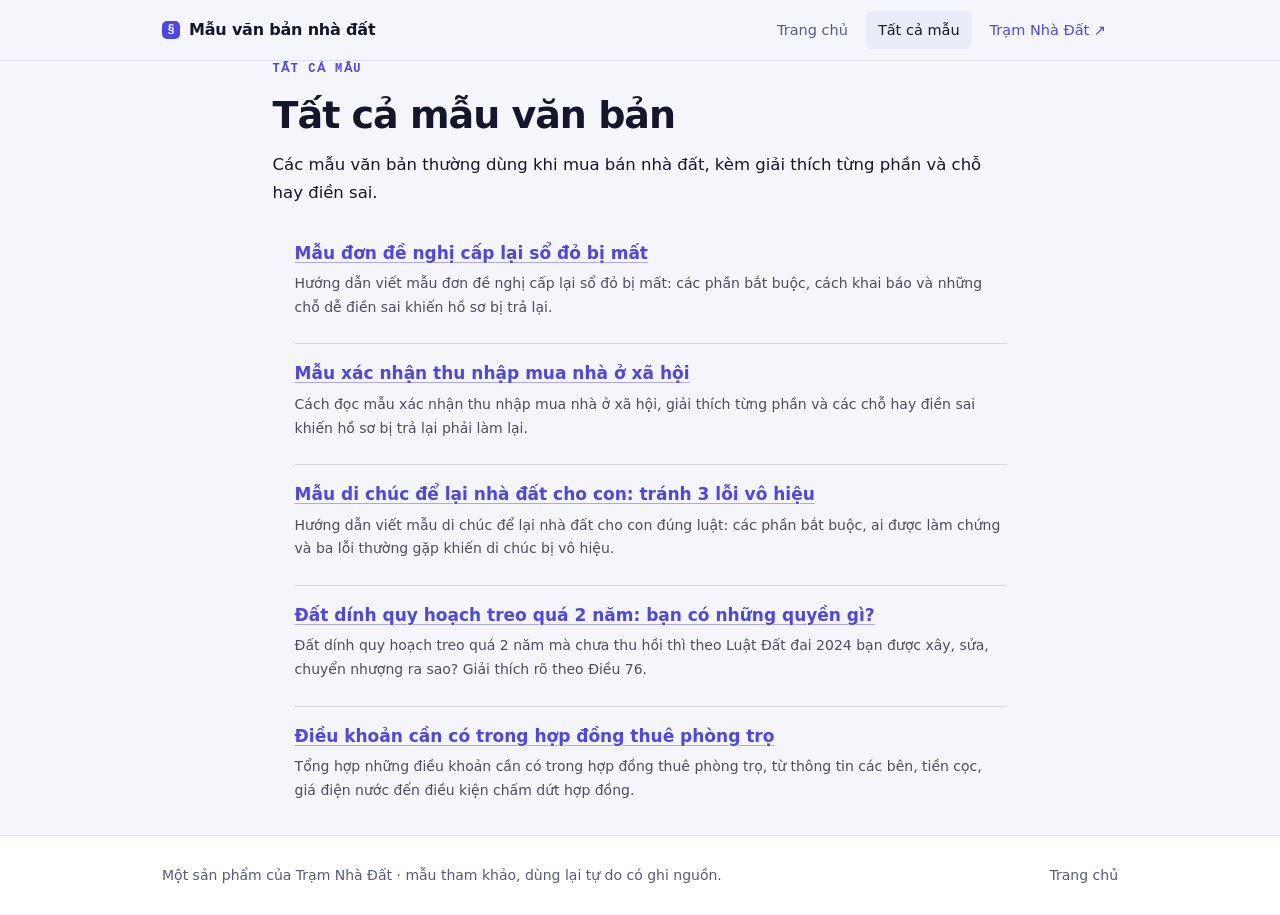
==== public/mau/index.html @ 2a46e518 "content: cập nhật 2026-08-20" ====
<!doctype html>
<html lang="vi">
<head>
<meta charset="utf-8" />
<meta name="viewport" content="width=device-width, initial-scale=1" />
<title>Tất cả mẫu văn bản - Mẫu văn bản nhà đất</title>
<meta name="description" content="Các mẫu văn bản thường dùng khi mua bán nhà đất, kèm giải thích từng phần và chỗ hay điền sai." />
<link rel="canonical" href="https://maunhadat.onrender.com/mau/" />
<meta name="robots" content="index, follow, max-image-preview:large" />
<link rel="icon" href="../favicon.svg" type="image/svg+xml" />
<meta property="og:type" content="website" />
<meta property="og:site_name" content="Mẫu văn bản nhà đất" />
<meta property="og:locale" content="vi_VN" />
<meta property="og:title" content="Tất cả mẫu văn bản" />
<meta property="og:url" content="https://maunhadat.onrender.com/mau/" />
<meta property="og:image" content="https://maunhadat.onrender.com/og.png" />
<meta name="twitter:card" content="summary_large_image" />
<meta name="twitter:image" content="https://maunhadat.onrender.com/og.png" />
<link rel="stylesheet" href="../assets/style.css" />
<style>
  .post-list{list-style:none;padding:0;margin:20px 0 0}
  .post-list li{padding:16px 0;border-top:1px solid rgba(0,0,0,.12)}
  .post-list li:first-child{border-top:none}
  .post-list a{font-size:17px;font-weight:600;line-height:1.35}
  .post-list p{margin:5px 0 0;opacity:.75;font-size:14px}
</style>
</head>
<body>
<header class="nav"><div class="wrap"><div class="row">
  <a class="brand" href="../"><span class="dot">§</span>Mẫu văn bản nhà đất</a>
  <nav>
    <a href="../">Trang chủ</a>
    <a href="./" aria-current="page">Tất cả mẫu</a>
    <a class="ext" href="https://tramnhadat.com/" target="_blank" rel="noopener">Trạm Nhà Đất ↗</a>
  </nav>
</div></div></header>

<main class="wrap"><article class="article">
  <p class="cat">Tất cả mẫu</p>
  <h1>Tất cả mẫu văn bản</h1>
  <p>Các mẫu văn bản thường dùng khi mua bán nhà đất, kèm giải thích từng phần và chỗ hay điền sai.</p>
  <ul class="post-list">
    <li><a href="mau-don-de-nghi-cap-lai-so-do-bi-mat/">Mẫu đơn đề nghị cấp lại sổ đỏ bị mất</a><p>Hướng dẫn viết mẫu đơn đề nghị cấp lại sổ đỏ bị mất: các phần bắt buộc, cách khai báo và những chỗ dễ điền sai khiến hồ sơ bị trả lại.</p></li>
    <li><a href="mau-xac-nhan-thu-nhap-mua-nha-o-xa-hoi/">Mẫu xác nhận thu nhập mua nhà ở xã hội</a><p>Cách đọc mẫu xác nhận thu nhập mua nhà ở xã hội, giải thích từng phần và các chỗ hay điền sai khiến hồ sơ bị trả lại phải làm lại.</p></li>
    <li><a href="mau-di-chuc-de-lai-nha-dat-cho-con-tranh-3-loi-vo-hieu/">Mẫu di chúc để lại nhà đất cho con: tránh 3 lỗi vô hiệu</a><p>Hướng dẫn viết mẫu di chúc để lại nhà đất cho con đúng luật: các phần bắt buộc, ai được làm chứng và ba lỗi thường gặp khiến di chúc bị vô hiệu.</p></li>
    <li><a href="dat-dinh-quy-hoach-treo-qua-2-nam-ban-co-nhung-quyen-gi/">Đất dính quy hoạch treo quá 2 năm: bạn có những quyền gì?</a><p>Đất dính quy hoạch treo quá 2 năm mà chưa thu hồi thì theo Luật Đất đai 2024 bạn được xây, sửa, chuyển nhượng ra sao? Giải thích rõ theo Điều 76.</p></li>
    <li><a href="dieu-khoan-can-co-trong-hop-dong-thue-phong-tro/">Điều khoản cần có trong hợp đồng thuê phòng trọ</a><p>Tổng hợp những điều khoản cần có trong hợp đồng thuê phòng trọ, từ thông tin các bên, tiền cọc, giá điện nước đến điều kiện chấm dứt hợp đồng.</p></li>
  </ul>
</article></main>

<footer><div class="wrap">
  <span>Một sản phẩm của <a href="https://tramnhadat.com/" target="_blank" rel="noopener">Trạm Nhà Đất</a> · mẫu tham khảo, dùng lại tự do có ghi nguồn.</span>
  <a href="../">Trang chủ</a>
</div></footer>
</body>
</html>
---- public/assets/style.css ----
/* Mẫu văn bản & biểu mẫu nhà đất - hệ thiết kế riêng. Palette Chàm (indigo) + xám lạnh, CHỈ LIGHT.
   Font system sans + mono. Bo góc 8px. Không em-dash ở chuỗi hiển thị. Khác 10 nút còn lại. */
:root{
  --bg:#f5f6fb; --surface:#ffffff; --panel:#eaecf7; --line:#dde0f0;
  --ink:#14162b; --muted:#565b7e; --faint:#878cae;
  --accent:#4f46e5; --accent-2:#3f37c9; --accent-soft:rgba(79,70,229,.10);
  --ok:#2e7d46; --hero:#ecedfb; --hero-muted:#5a5f88;
  --r:8px; --maxw:1000px; --read:70ch;
  --sans:system-ui,-apple-system,'Segoe UI',Roboto,Arial,sans-serif;
  --mono:ui-monospace,'Cascadia Code','Segoe UI Mono',Consolas,monospace;
  --shadow:0 1px 2px rgba(20,22,43,.05),0 14px 34px -24px rgba(30,25,120,.28);
}
*{box-sizing:border-box}
html{scroll-behavior:smooth;-webkit-text-size-adjust:100%}
body{margin:0;background:var(--bg);color:var(--ink);font:16.5px/1.68 var(--sans);-webkit-font-smoothing:antialiased}
a{color:var(--accent);text-decoration:none;transition:color .15s}
a:hover{color:var(--accent-2)}
.wrap{max-width:var(--maxw);margin:0 auto;padding:0 22px}
.mono{font-family:var(--mono)}

.nav{position:sticky;top:0;z-index:20;background:color-mix(in srgb,var(--bg) 86%,transparent);
  backdrop-filter:blur(10px);border-bottom:1px solid var(--line)}
.nav .row{display:flex;align-items:center;gap:20px;height:60px}
.brand{font-weight:700;letter-spacing:-.2px;color:var(--ink);font-size:16px;display:flex;align-items:center;gap:9px}
.brand .dot{width:18px;height:18px;border-radius:5px;background:var(--accent);display:grid;place-items:center;color:#fff;font:800 12px/1 var(--mono)}
.nav nav{margin-left:auto;display:flex;gap:6px}
.nav nav a{color:var(--muted);font-size:14.5px;font-weight:500;padding:7px 12px;border-radius:6px}
.nav nav a:hover,.nav nav a[aria-current="page"]{color:var(--ink);background:var(--panel)}
.nav nav a.ext{color:var(--accent)}.nav nav a.ext:hover{background:var(--accent-soft)}

@media (prefers-reduced-motion:no-preference){.rise{opacity:0;transform:translateY(14px);animation:rise .55s cubic-bezier(.16,1,.3,1) forwards}@keyframes rise{to{opacity:1;transform:none}}}

.hero{background:var(--hero);color:var(--ink);border-bottom:3px solid var(--accent)}
.hero .wrap{padding:56px 22px 48px}
.kick{display:inline-flex;align-items:center;gap:10px;font:600 12px/1 var(--sans);letter-spacing:2px;text-transform:uppercase;color:var(--accent);margin:0 0 18px}
.kick::before{content:"";width:24px;height:2px;background:var(--accent)}
.hero h1{margin:0 0 14px;font-weight:700;font-size:clamp(29px,5vw,44px);line-height:1.13;letter-spacing:-1px;max-width:19ch}
.hero p{margin:0;color:var(--hero-muted);font-size:18px;max-width:60ch}

main{padding:46px 0 34px}
section{margin-bottom:44px}
h2{font-weight:700;font-size:23px;letter-spacing:-.4px;margin:0 0 8px}
.lead{color:var(--muted);margin:0 0 22px;max-width:64ch}
.rule{height:1px;background:var(--line);border:0;margin:0 0 22px}

/* Thẻ mẫu văn bản */
.cards{display:grid;grid-template-columns:1fr 1fr;gap:16px}
@media (max-width:660px){.cards{grid-template-columns:1fr}}
.card{background:var(--surface);border:1px solid var(--line);border-radius:var(--r);padding:22px;box-shadow:var(--shadow);
  display:flex;flex-direction:column;transition:transform .16s,border-color .16s}
.card:hover{transform:translateY(-2px);border-color:var(--accent)}
.card .tag{align-self:flex-start;font:600 11px var(--mono);letter-spacing:1px;text-transform:uppercase;color:var(--accent);
  background:var(--accent-soft);padding:3px 9px;border-radius:20px;margin-bottom:12px}
.card h3{margin:0 0 6px;font-size:18px;font-weight:700;letter-spacing:-.3px}
.card p{margin:0 0 14px;color:var(--muted);font-size:14.5px;flex:1 0 auto}
.card .go{font:600 14px var(--sans);color:var(--accent)}

.article{max-width:var(--read);margin:0 auto}
.article .cat{font:600 12px var(--mono);letter-spacing:1.5px;text-transform:uppercase;color:var(--accent)}
.article h1{font-weight:700;font-size:clamp(27px,4.5vw,38px);line-height:1.16;letter-spacing:-1px;margin:12px 0 14px}
.article .byline{color:var(--faint);font:500 13.5px var(--mono);padding-bottom:20px;border-bottom:1px solid var(--line);margin-bottom:28px}
.article h2{font-size:21px;margin:30px 0 12px}
.article p{margin:0 0 17px}
.article ul{margin:0 0 17px;padding-left:22px}
.article li{margin:0 0 8px}
.article a{text-decoration:underline;text-underline-offset:3px;text-decoration-thickness:1px;text-decoration-color:color-mix(in srgb,var(--accent) 45%,transparent)}
.article a:hover{text-decoration-color:var(--accent)}
.note{background:var(--panel);border-left:4px solid var(--accent);border-radius:0 var(--r) var(--r) 0;padding:16px 20px;font-size:14.5px}
.note strong{color:var(--accent-2)}
.disclaim{margin-top:34px;padding-top:20px;border-top:1px solid var(--line);color:var(--faint);font-size:13.5px}

footer{border-top:1px solid var(--line);background:var(--surface)}
footer .wrap{padding:28px 22px;color:var(--muted);font-size:14px;display:flex;gap:16px;flex-wrap:wrap;justify-content:space-between}
footer a{color:var(--muted)}footer a:hover{color:var(--accent)}
@media (max-width:660px){.hero .wrap{padding:40px 22px 34px}}
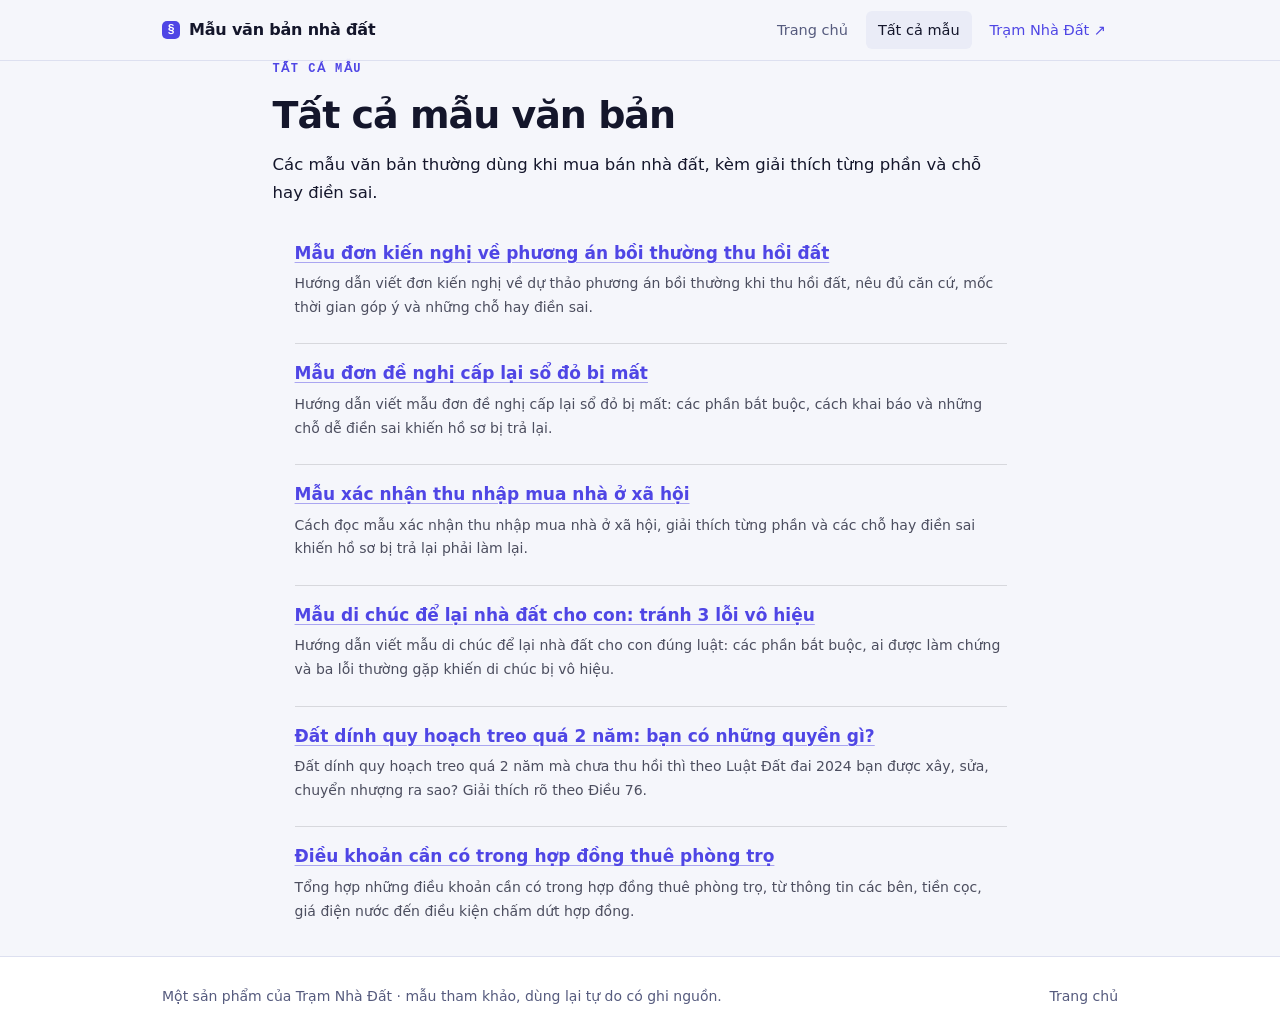
==== commit 953a1a31: "content: cập nhật 2026-08-24" ====
--- a/public/mau/index.html
+++ b/public/mau/index.html
@@ -40,6 +40,7 @@
   <h1>Tất cả mẫu văn bản</h1>
   <p>Các mẫu văn bản thường dùng khi mua bán nhà đất, kèm giải thích từng phần và chỗ hay điền sai.</p>
   <ul class="post-list">
+    <li><a href="mau-don-kien-nghi-ve-phuong-an-boi-thuong-thu-hoi-dat/">Mẫu đơn kiến nghị về phương án bồi thường thu hồi đất</a><p>Hướng dẫn viết đơn kiến nghị về dự thảo phương án bồi thường khi thu hồi đất, nêu đủ căn cứ, mốc thời gian góp ý và những chỗ hay điền sai.</p></li>
     <li><a href="mau-don-de-nghi-cap-lai-so-do-bi-mat/">Mẫu đơn đề nghị cấp lại sổ đỏ bị mất</a><p>Hướng dẫn viết mẫu đơn đề nghị cấp lại sổ đỏ bị mất: các phần bắt buộc, cách khai báo và những chỗ dễ điền sai khiến hồ sơ bị trả lại.</p></li>
     <li><a href="mau-xac-nhan-thu-nhap-mua-nha-o-xa-hoi/">Mẫu xác nhận thu nhập mua nhà ở xã hội</a><p>Cách đọc mẫu xác nhận thu nhập mua nhà ở xã hội, giải thích từng phần và các chỗ hay điền sai khiến hồ sơ bị trả lại phải làm lại.</p></li>
     <li><a href="mau-di-chuc-de-lai-nha-dat-cho-con-tranh-3-loi-vo-hieu/">Mẫu di chúc để lại nhà đất cho con: tránh 3 lỗi vô hiệu</a><p>Hướng dẫn viết mẫu di chúc để lại nhà đất cho con đúng luật: các phần bắt buộc, ai được làm chứng và ba lỗi thường gặp khiến di chúc bị vô hiệu.</p></li>
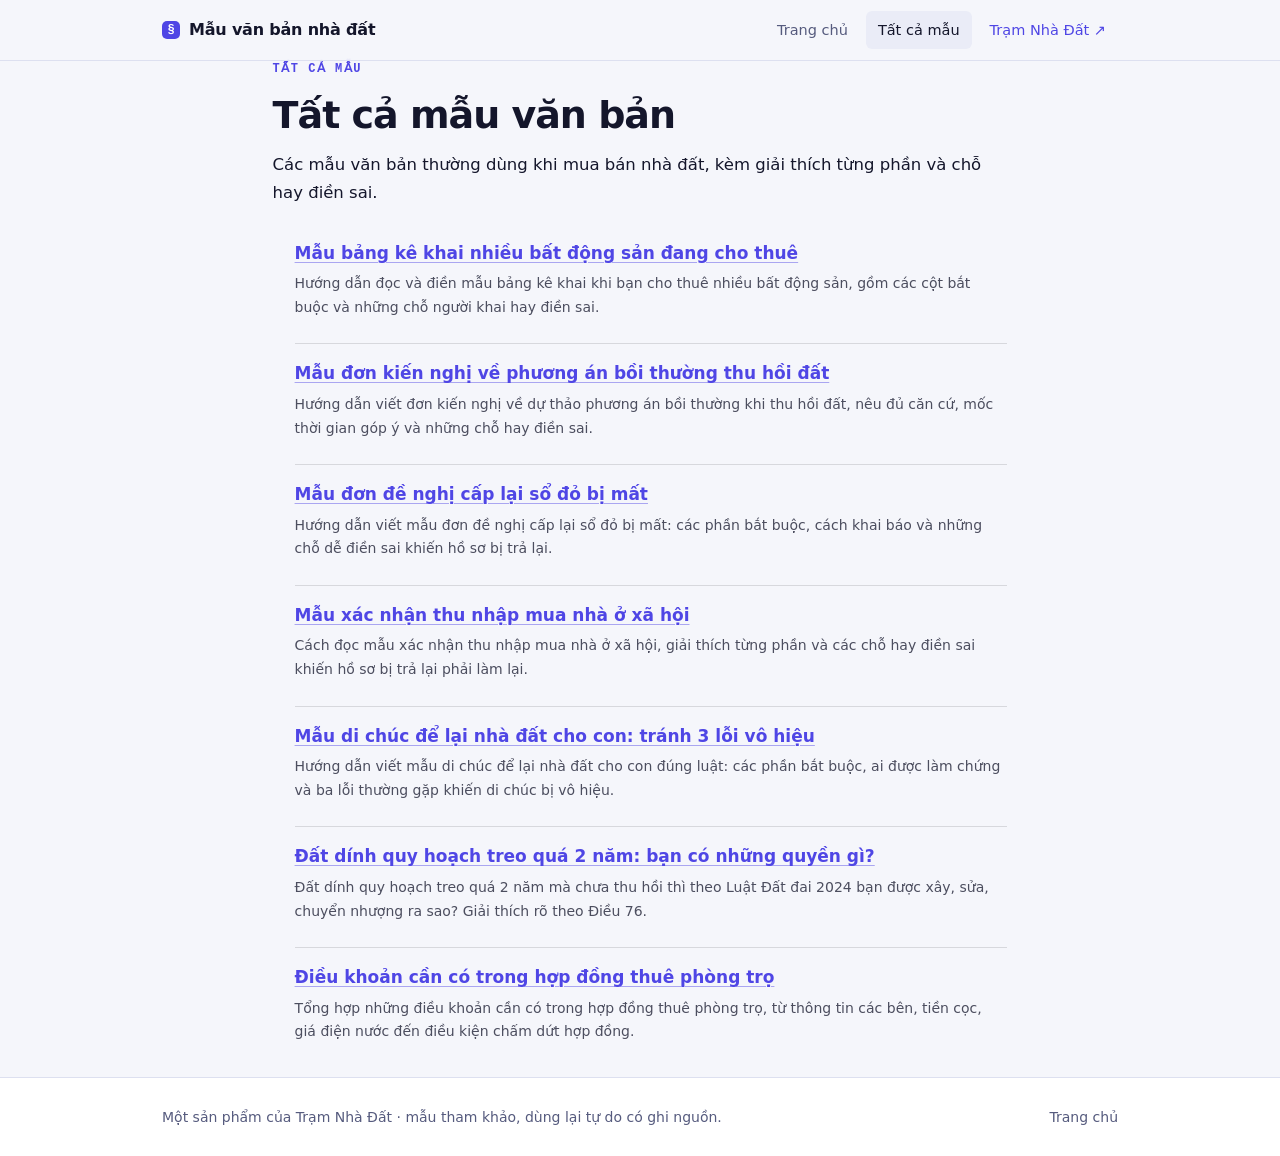
==== commit c68852ea: "content: cập nhật 2026-08-24" ====
--- a/public/mau/index.html
+++ b/public/mau/index.html
@@ -40,6 +40,7 @@
   <h1>Tất cả mẫu văn bản</h1>
   <p>Các mẫu văn bản thường dùng khi mua bán nhà đất, kèm giải thích từng phần và chỗ hay điền sai.</p>
   <ul class="post-list">
+    <li><a href="mau-bang-ke-khai-nhieu-bat-dong-san-dang-cho-thue/">Mẫu bảng kê khai nhiều bất động sản đang cho thuê</a><p>Hướng dẫn đọc và điền mẫu bảng kê khai khi bạn cho thuê nhiều bất động sản, gồm các cột bắt buộc và những chỗ người khai hay điền sai.</p></li>
     <li><a href="mau-don-kien-nghi-ve-phuong-an-boi-thuong-thu-hoi-dat/">Mẫu đơn kiến nghị về phương án bồi thường thu hồi đất</a><p>Hướng dẫn viết đơn kiến nghị về dự thảo phương án bồi thường khi thu hồi đất, nêu đủ căn cứ, mốc thời gian góp ý và những chỗ hay điền sai.</p></li>
     <li><a href="mau-don-de-nghi-cap-lai-so-do-bi-mat/">Mẫu đơn đề nghị cấp lại sổ đỏ bị mất</a><p>Hướng dẫn viết mẫu đơn đề nghị cấp lại sổ đỏ bị mất: các phần bắt buộc, cách khai báo và những chỗ dễ điền sai khiến hồ sơ bị trả lại.</p></li>
     <li><a href="mau-xac-nhan-thu-nhap-mua-nha-o-xa-hoi/">Mẫu xác nhận thu nhập mua nhà ở xã hội</a><p>Cách đọc mẫu xác nhận thu nhập mua nhà ở xã hội, giải thích từng phần và các chỗ hay điền sai khiến hồ sơ bị trả lại phải làm lại.</p></li>
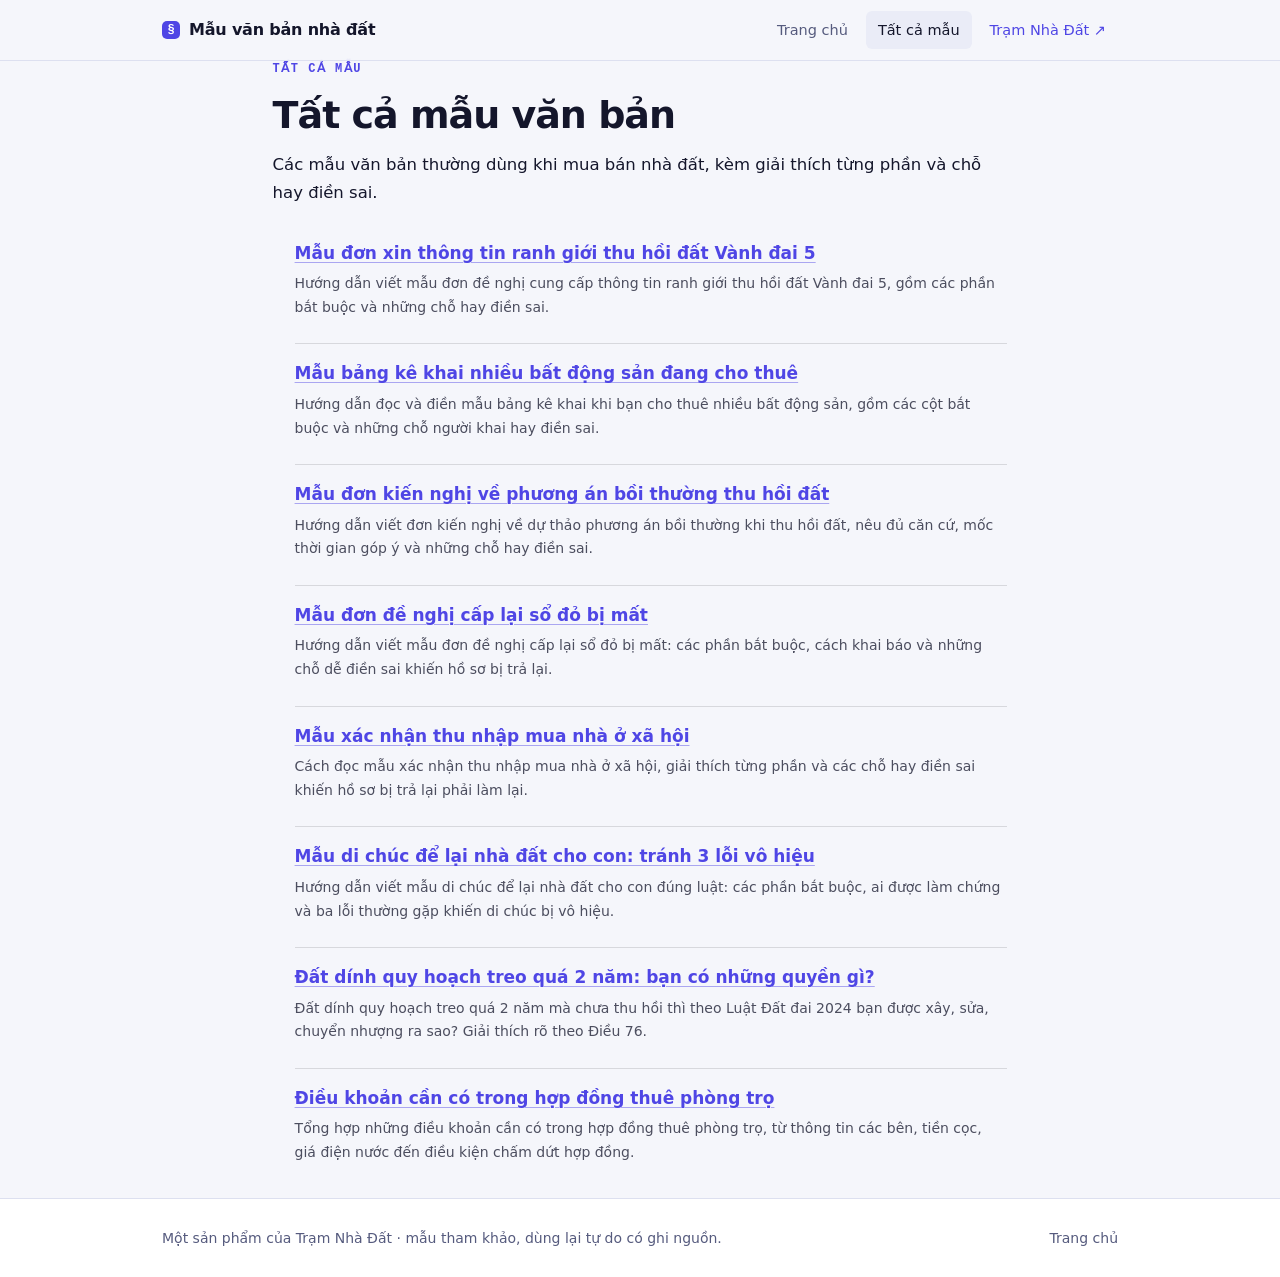
==== commit c5511f1c: "content: cập nhật 2026-08-24" ====
--- a/public/mau/index.html
+++ b/public/mau/index.html
@@ -40,6 +40,7 @@
   <h1>Tất cả mẫu văn bản</h1>
   <p>Các mẫu văn bản thường dùng khi mua bán nhà đất, kèm giải thích từng phần và chỗ hay điền sai.</p>
   <ul class="post-list">
+    <li><a href="mau-don-xin-thong-tin-ranh-gioi-thu-hoi-dat-vanh-dai-5/">Mẫu đơn xin thông tin ranh giới thu hồi đất Vành đai 5</a><p>Hướng dẫn viết mẫu đơn đề nghị cung cấp thông tin ranh giới thu hồi đất Vành đai 5, gồm các phần bắt buộc và những chỗ hay điền sai.</p></li>
     <li><a href="mau-bang-ke-khai-nhieu-bat-dong-san-dang-cho-thue/">Mẫu bảng kê khai nhiều bất động sản đang cho thuê</a><p>Hướng dẫn đọc và điền mẫu bảng kê khai khi bạn cho thuê nhiều bất động sản, gồm các cột bắt buộc và những chỗ người khai hay điền sai.</p></li>
     <li><a href="mau-don-kien-nghi-ve-phuong-an-boi-thuong-thu-hoi-dat/">Mẫu đơn kiến nghị về phương án bồi thường thu hồi đất</a><p>Hướng dẫn viết đơn kiến nghị về dự thảo phương án bồi thường khi thu hồi đất, nêu đủ căn cứ, mốc thời gian góp ý và những chỗ hay điền sai.</p></li>
     <li><a href="mau-don-de-nghi-cap-lai-so-do-bi-mat/">Mẫu đơn đề nghị cấp lại sổ đỏ bị mất</a><p>Hướng dẫn viết mẫu đơn đề nghị cấp lại sổ đỏ bị mất: các phần bắt buộc, cách khai báo và những chỗ dễ điền sai khiến hồ sơ bị trả lại.</p></li>
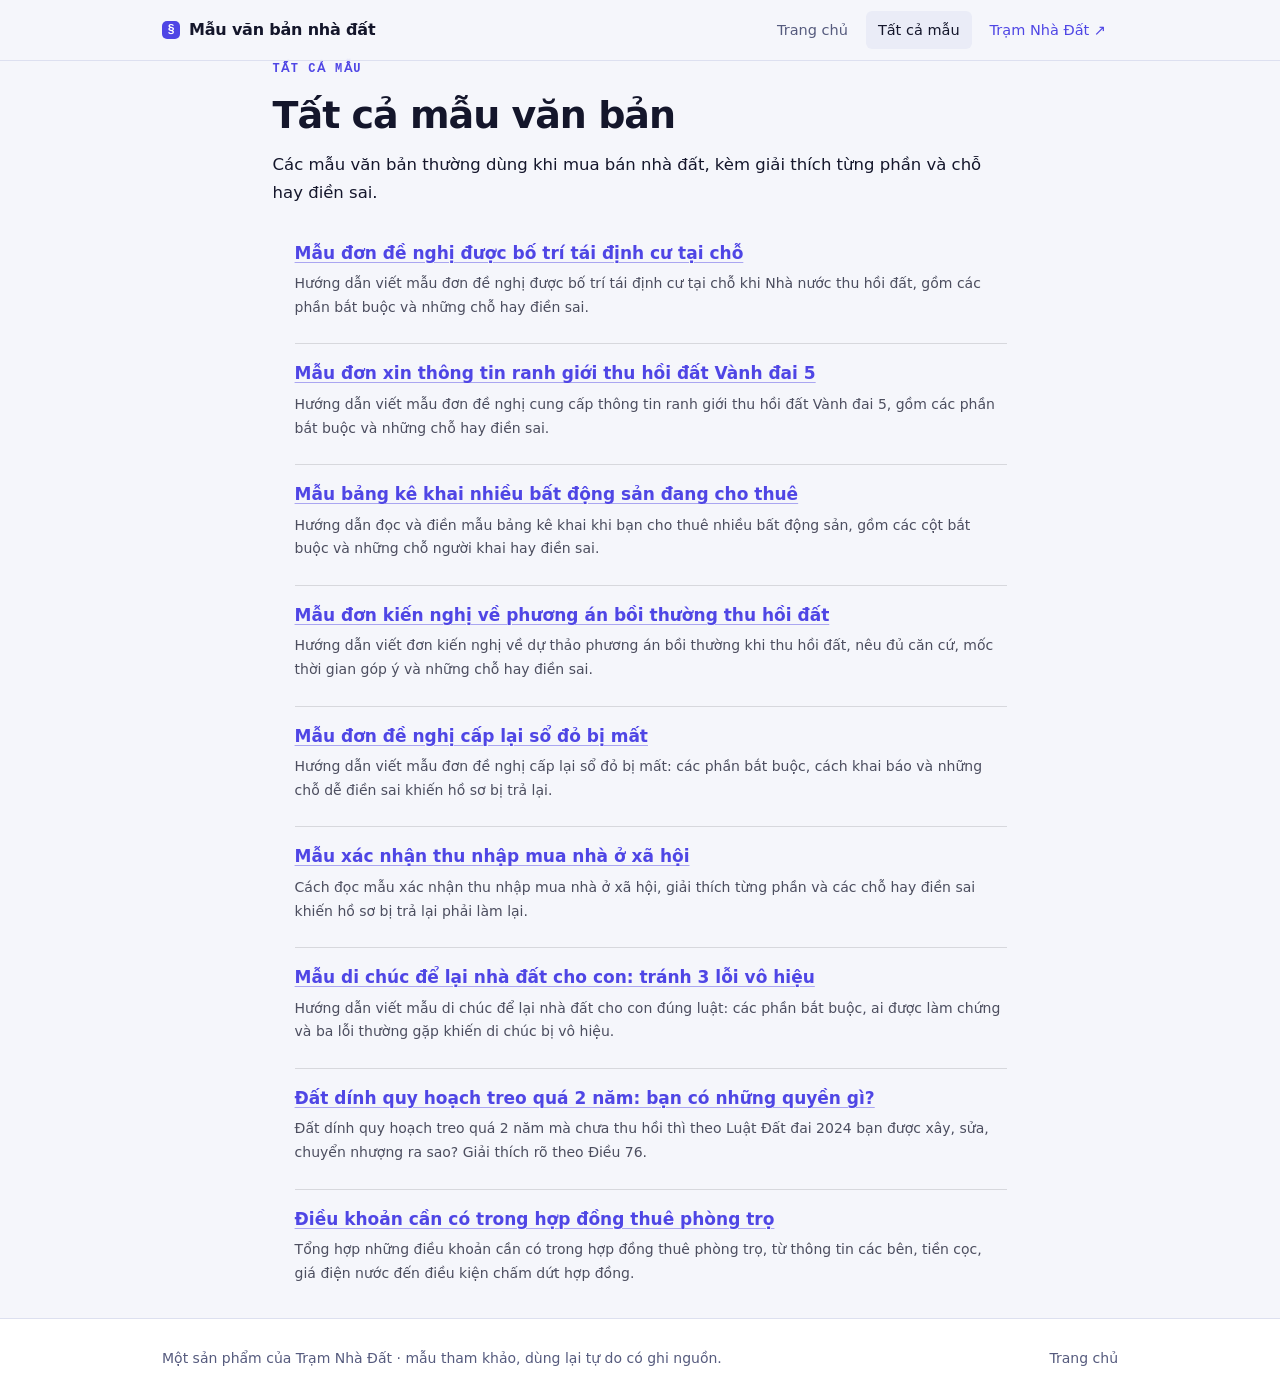
==== commit 256f6775: "content: cập nhật 2026-08-25" ====
--- a/public/mau/index.html
+++ b/public/mau/index.html
@@ -40,6 +40,7 @@
   <h1>Tất cả mẫu văn bản</h1>
   <p>Các mẫu văn bản thường dùng khi mua bán nhà đất, kèm giải thích từng phần và chỗ hay điền sai.</p>
   <ul class="post-list">
+    <li><a href="mau-don-de-nghi-duoc-bo-tri-tai-dinh-cu-tai-cho/">Mẫu đơn đề nghị được bố trí tái định cư tại chỗ</a><p>Hướng dẫn viết mẫu đơn đề nghị được bố trí tái định cư tại chỗ khi Nhà nước thu hồi đất, gồm các phần bắt buộc và những chỗ hay điền sai.</p></li>
     <li><a href="mau-don-xin-thong-tin-ranh-gioi-thu-hoi-dat-vanh-dai-5/">Mẫu đơn xin thông tin ranh giới thu hồi đất Vành đai 5</a><p>Hướng dẫn viết mẫu đơn đề nghị cung cấp thông tin ranh giới thu hồi đất Vành đai 5, gồm các phần bắt buộc và những chỗ hay điền sai.</p></li>
     <li><a href="mau-bang-ke-khai-nhieu-bat-dong-san-dang-cho-thue/">Mẫu bảng kê khai nhiều bất động sản đang cho thuê</a><p>Hướng dẫn đọc và điền mẫu bảng kê khai khi bạn cho thuê nhiều bất động sản, gồm các cột bắt buộc và những chỗ người khai hay điền sai.</p></li>
     <li><a href="mau-don-kien-nghi-ve-phuong-an-boi-thuong-thu-hoi-dat/">Mẫu đơn kiến nghị về phương án bồi thường thu hồi đất</a><p>Hướng dẫn viết đơn kiến nghị về dự thảo phương án bồi thường khi thu hồi đất, nêu đủ căn cứ, mốc thời gian góp ý và những chỗ hay điền sai.</p></li>
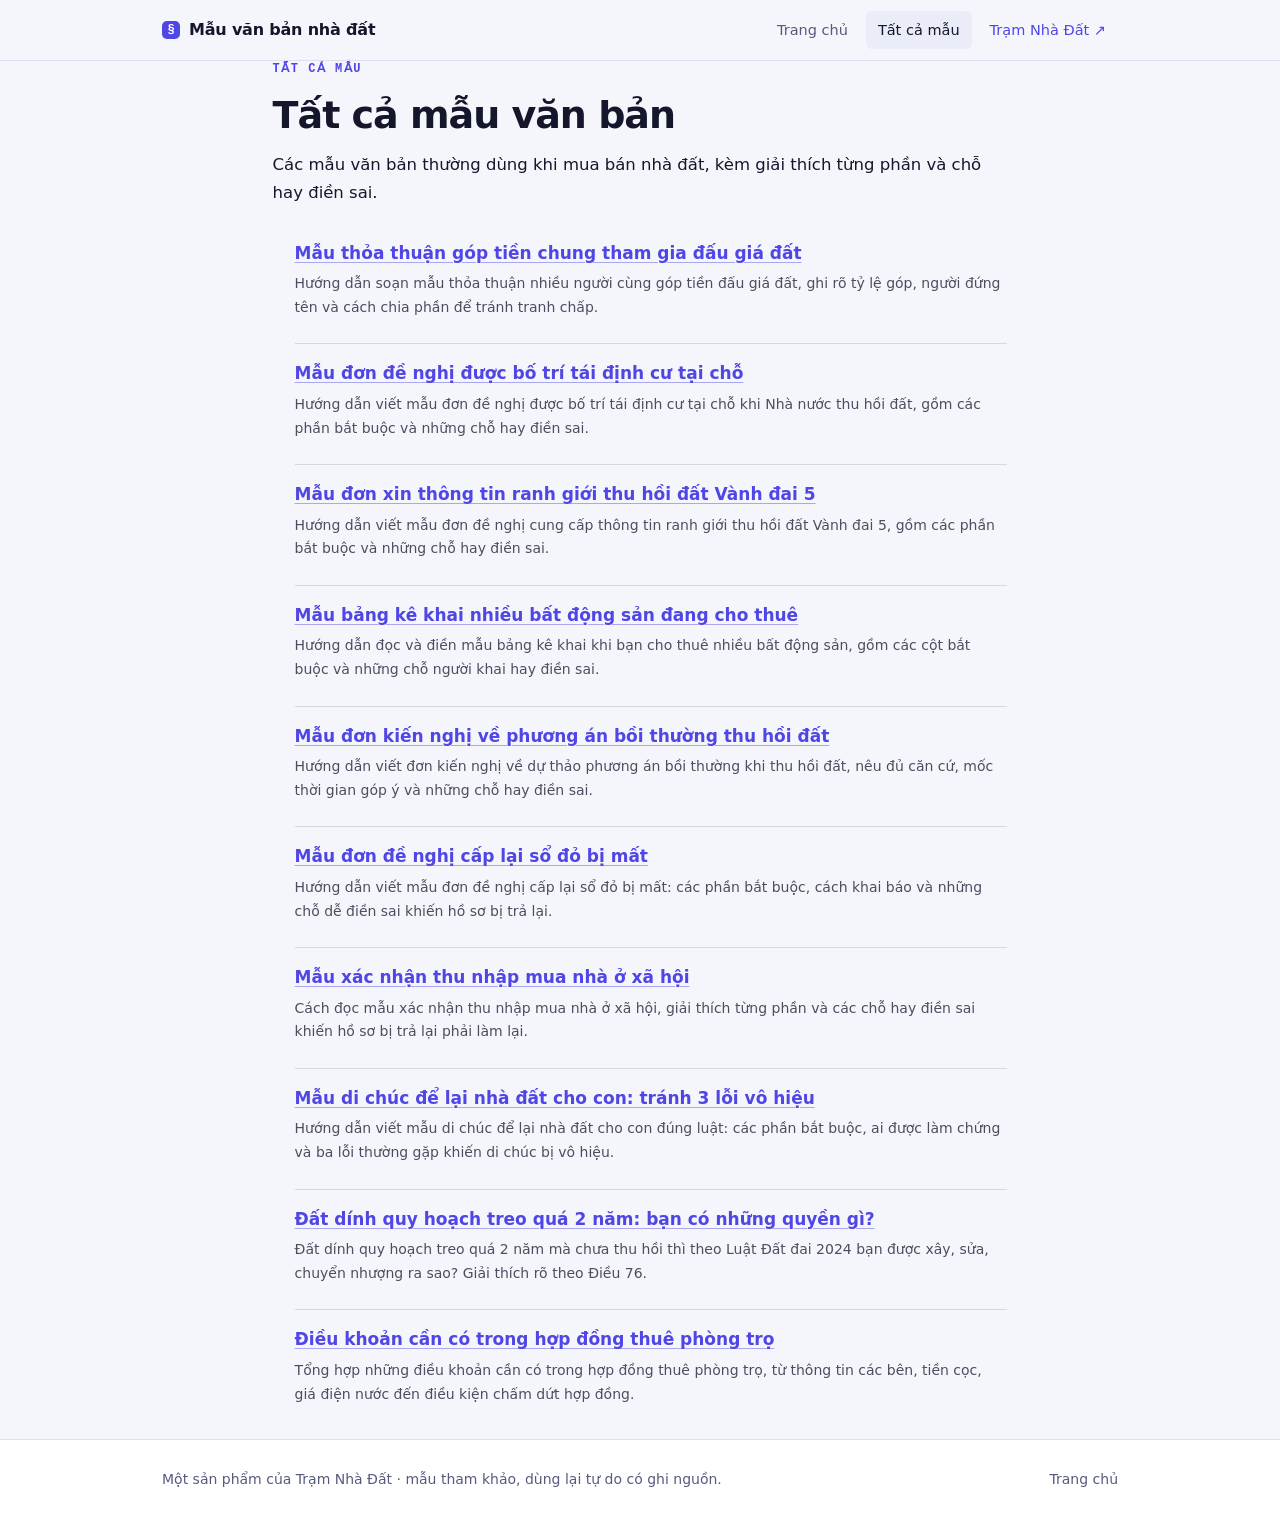
==== commit d815f024: "content: cập nhật 2026-08-25" ====
--- a/public/mau/index.html
+++ b/public/mau/index.html
@@ -40,6 +40,7 @@
   <h1>Tất cả mẫu văn bản</h1>
   <p>Các mẫu văn bản thường dùng khi mua bán nhà đất, kèm giải thích từng phần và chỗ hay điền sai.</p>
   <ul class="post-list">
+    <li><a href="mau-thoa-thuan-gop-tien-chung-tham-gia-dau-gia-dat/">Mẫu thỏa thuận góp tiền chung tham gia đấu giá đất</a><p>Hướng dẫn soạn mẫu thỏa thuận nhiều người cùng góp tiền đấu giá đất, ghi rõ tỷ lệ góp, người đứng tên và cách chia phần để tránh tranh chấp.</p></li>
     <li><a href="mau-don-de-nghi-duoc-bo-tri-tai-dinh-cu-tai-cho/">Mẫu đơn đề nghị được bố trí tái định cư tại chỗ</a><p>Hướng dẫn viết mẫu đơn đề nghị được bố trí tái định cư tại chỗ khi Nhà nước thu hồi đất, gồm các phần bắt buộc và những chỗ hay điền sai.</p></li>
     <li><a href="mau-don-xin-thong-tin-ranh-gioi-thu-hoi-dat-vanh-dai-5/">Mẫu đơn xin thông tin ranh giới thu hồi đất Vành đai 5</a><p>Hướng dẫn viết mẫu đơn đề nghị cung cấp thông tin ranh giới thu hồi đất Vành đai 5, gồm các phần bắt buộc và những chỗ hay điền sai.</p></li>
     <li><a href="mau-bang-ke-khai-nhieu-bat-dong-san-dang-cho-thue/">Mẫu bảng kê khai nhiều bất động sản đang cho thuê</a><p>Hướng dẫn đọc và điền mẫu bảng kê khai khi bạn cho thuê nhiều bất động sản, gồm các cột bắt buộc và những chỗ người khai hay điền sai.</p></li>
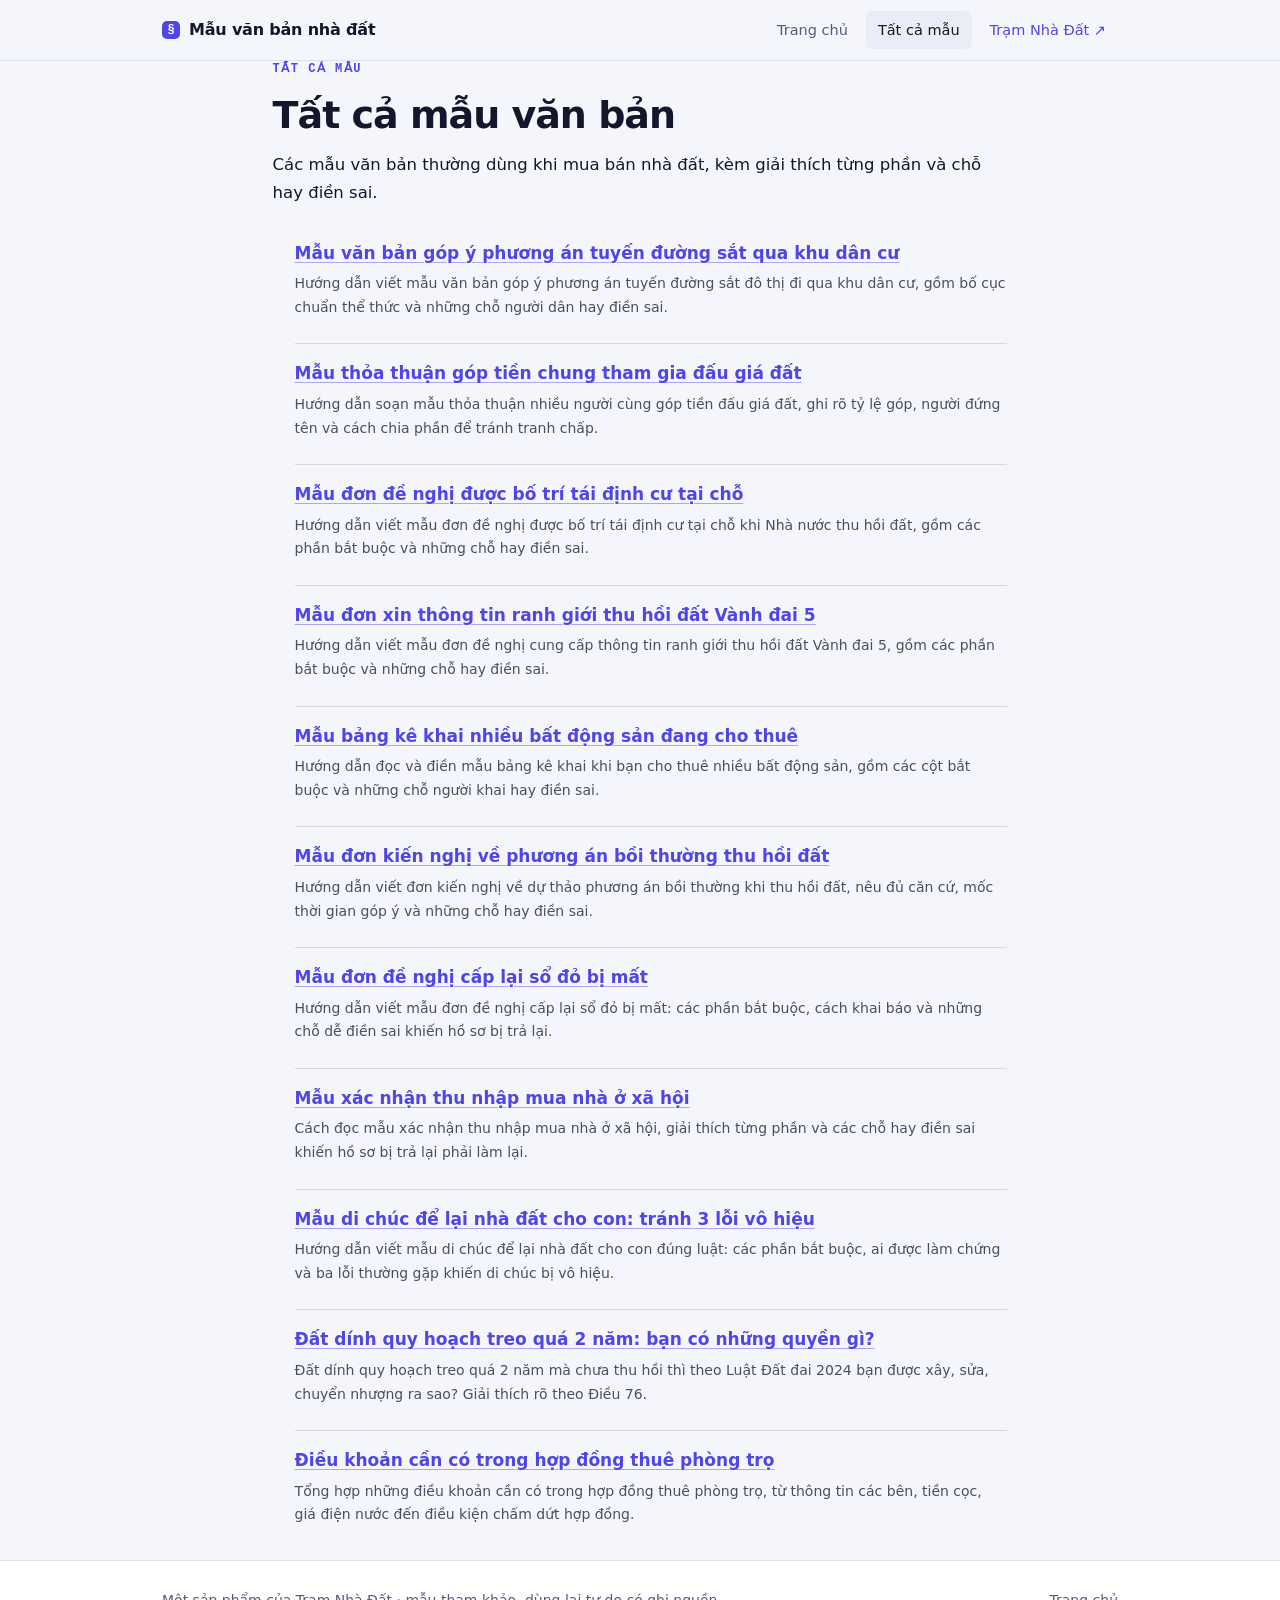
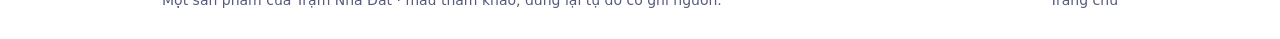
==== commit d80c4a63: "content: cập nhật 2026-08-25" ====
--- a/public/mau/index.html
+++ b/public/mau/index.html
@@ -40,6 +40,7 @@
   <h1>Tất cả mẫu văn bản</h1>
   <p>Các mẫu văn bản thường dùng khi mua bán nhà đất, kèm giải thích từng phần và chỗ hay điền sai.</p>
   <ul class="post-list">
+    <li><a href="mau-van-ban-gop-y-phuong-an-tuyen-duong-sat-qua-khu-dan-cu/">Mẫu văn bản góp ý phương án tuyến đường sắt qua khu dân cư</a><p>Hướng dẫn viết mẫu văn bản góp ý phương án tuyến đường sắt đô thị đi qua khu dân cư, gồm bố cục chuẩn thể thức và những chỗ người dân hay điền sai.</p></li>
     <li><a href="mau-thoa-thuan-gop-tien-chung-tham-gia-dau-gia-dat/">Mẫu thỏa thuận góp tiền chung tham gia đấu giá đất</a><p>Hướng dẫn soạn mẫu thỏa thuận nhiều người cùng góp tiền đấu giá đất, ghi rõ tỷ lệ góp, người đứng tên và cách chia phần để tránh tranh chấp.</p></li>
     <li><a href="mau-don-de-nghi-duoc-bo-tri-tai-dinh-cu-tai-cho/">Mẫu đơn đề nghị được bố trí tái định cư tại chỗ</a><p>Hướng dẫn viết mẫu đơn đề nghị được bố trí tái định cư tại chỗ khi Nhà nước thu hồi đất, gồm các phần bắt buộc và những chỗ hay điền sai.</p></li>
     <li><a href="mau-don-xin-thong-tin-ranh-gioi-thu-hoi-dat-vanh-dai-5/">Mẫu đơn xin thông tin ranh giới thu hồi đất Vành đai 5</a><p>Hướng dẫn viết mẫu đơn đề nghị cung cấp thông tin ranh giới thu hồi đất Vành đai 5, gồm các phần bắt buộc và những chỗ hay điền sai.</p></li>
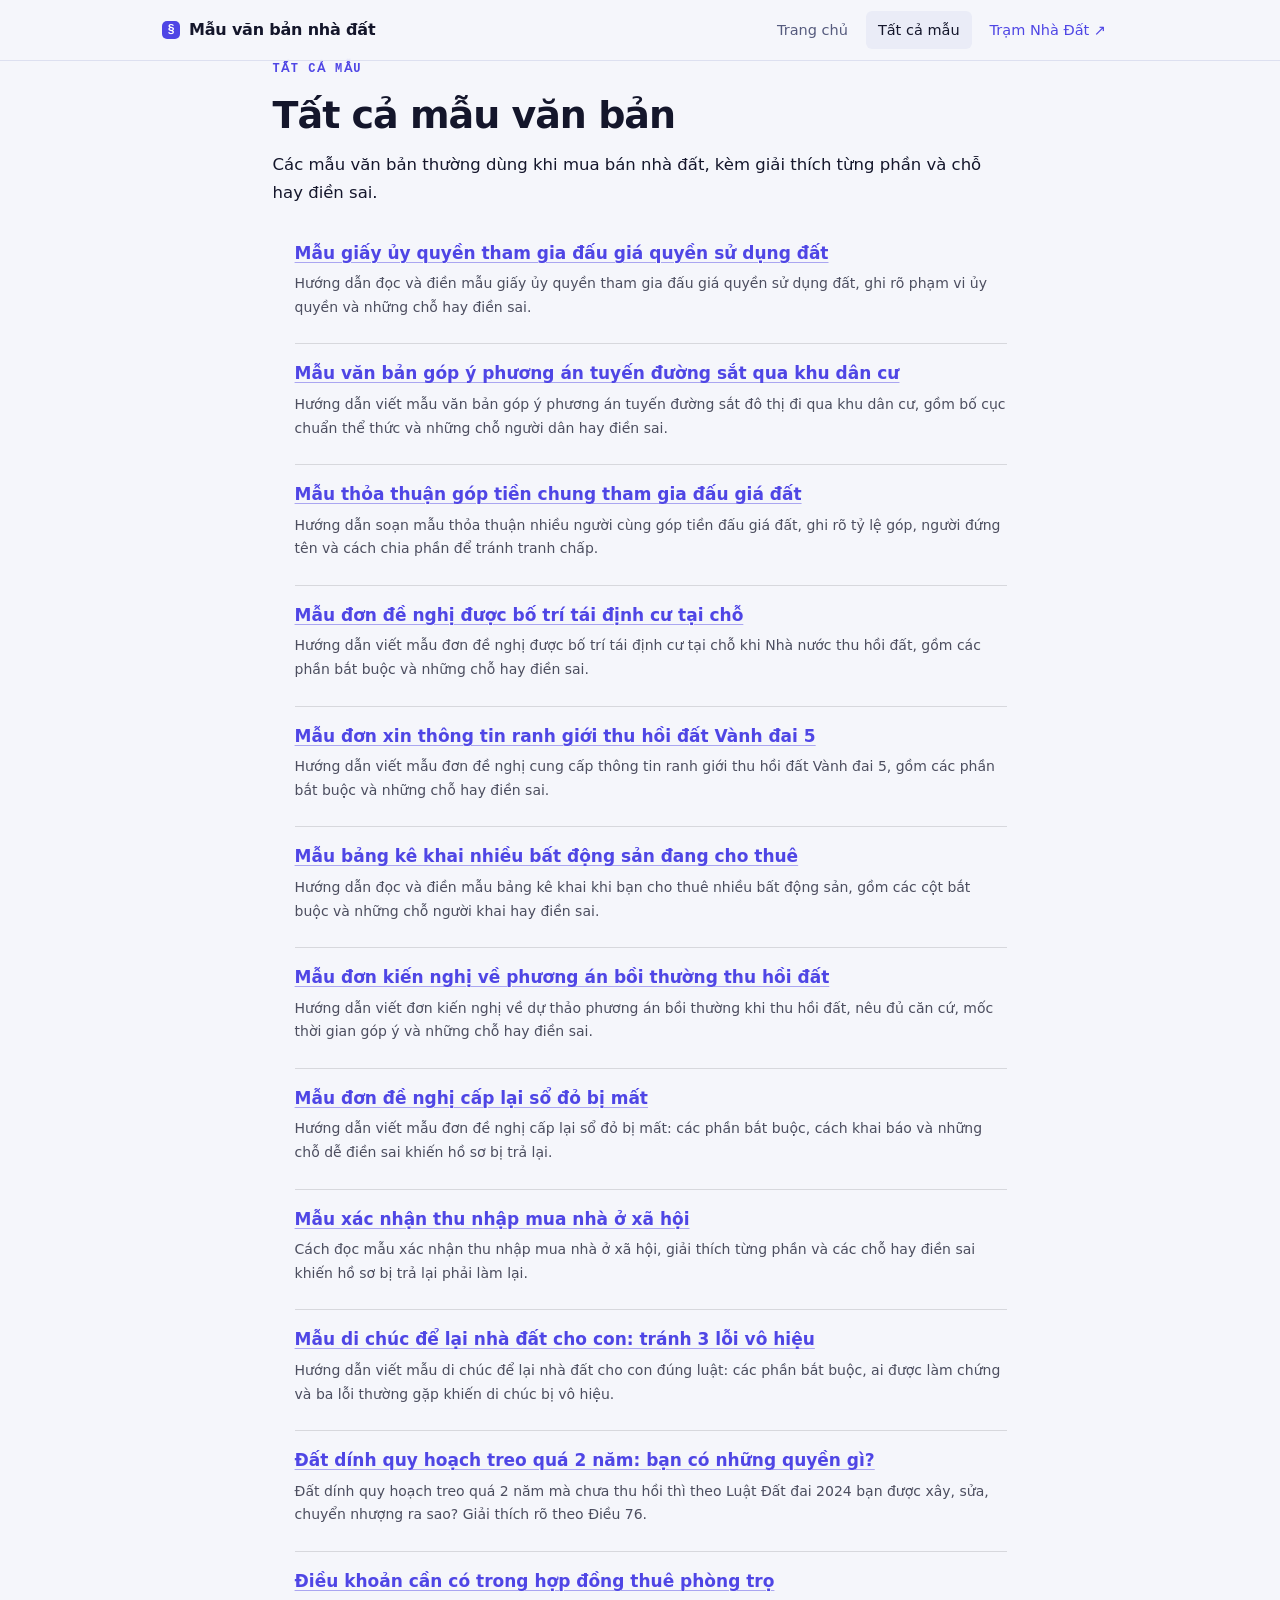
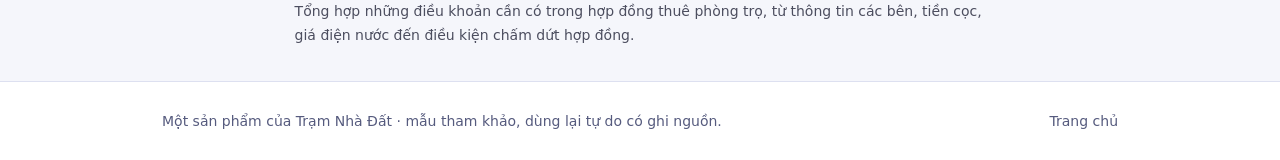
==== commit 074e5706: "content: cập nhật 2026-08-25" ====
--- a/public/mau/index.html
+++ b/public/mau/index.html
@@ -40,6 +40,7 @@
   <h1>Tất cả mẫu văn bản</h1>
   <p>Các mẫu văn bản thường dùng khi mua bán nhà đất, kèm giải thích từng phần và chỗ hay điền sai.</p>
   <ul class="post-list">
+    <li><a href="mau-giay-uy-quyen-tham-gia-dau-gia-quyen-su-dung-dat/">Mẫu giấy ủy quyền tham gia đấu giá quyền sử dụng đất</a><p>Hướng dẫn đọc và điền mẫu giấy ủy quyền tham gia đấu giá quyền sử dụng đất, ghi rõ phạm vi ủy quyền và những chỗ hay điền sai.</p></li>
     <li><a href="mau-van-ban-gop-y-phuong-an-tuyen-duong-sat-qua-khu-dan-cu/">Mẫu văn bản góp ý phương án tuyến đường sắt qua khu dân cư</a><p>Hướng dẫn viết mẫu văn bản góp ý phương án tuyến đường sắt đô thị đi qua khu dân cư, gồm bố cục chuẩn thể thức và những chỗ người dân hay điền sai.</p></li>
     <li><a href="mau-thoa-thuan-gop-tien-chung-tham-gia-dau-gia-dat/">Mẫu thỏa thuận góp tiền chung tham gia đấu giá đất</a><p>Hướng dẫn soạn mẫu thỏa thuận nhiều người cùng góp tiền đấu giá đất, ghi rõ tỷ lệ góp, người đứng tên và cách chia phần để tránh tranh chấp.</p></li>
     <li><a href="mau-don-de-nghi-duoc-bo-tri-tai-dinh-cu-tai-cho/">Mẫu đơn đề nghị được bố trí tái định cư tại chỗ</a><p>Hướng dẫn viết mẫu đơn đề nghị được bố trí tái định cư tại chỗ khi Nhà nước thu hồi đất, gồm các phần bắt buộc và những chỗ hay điền sai.</p></li>
